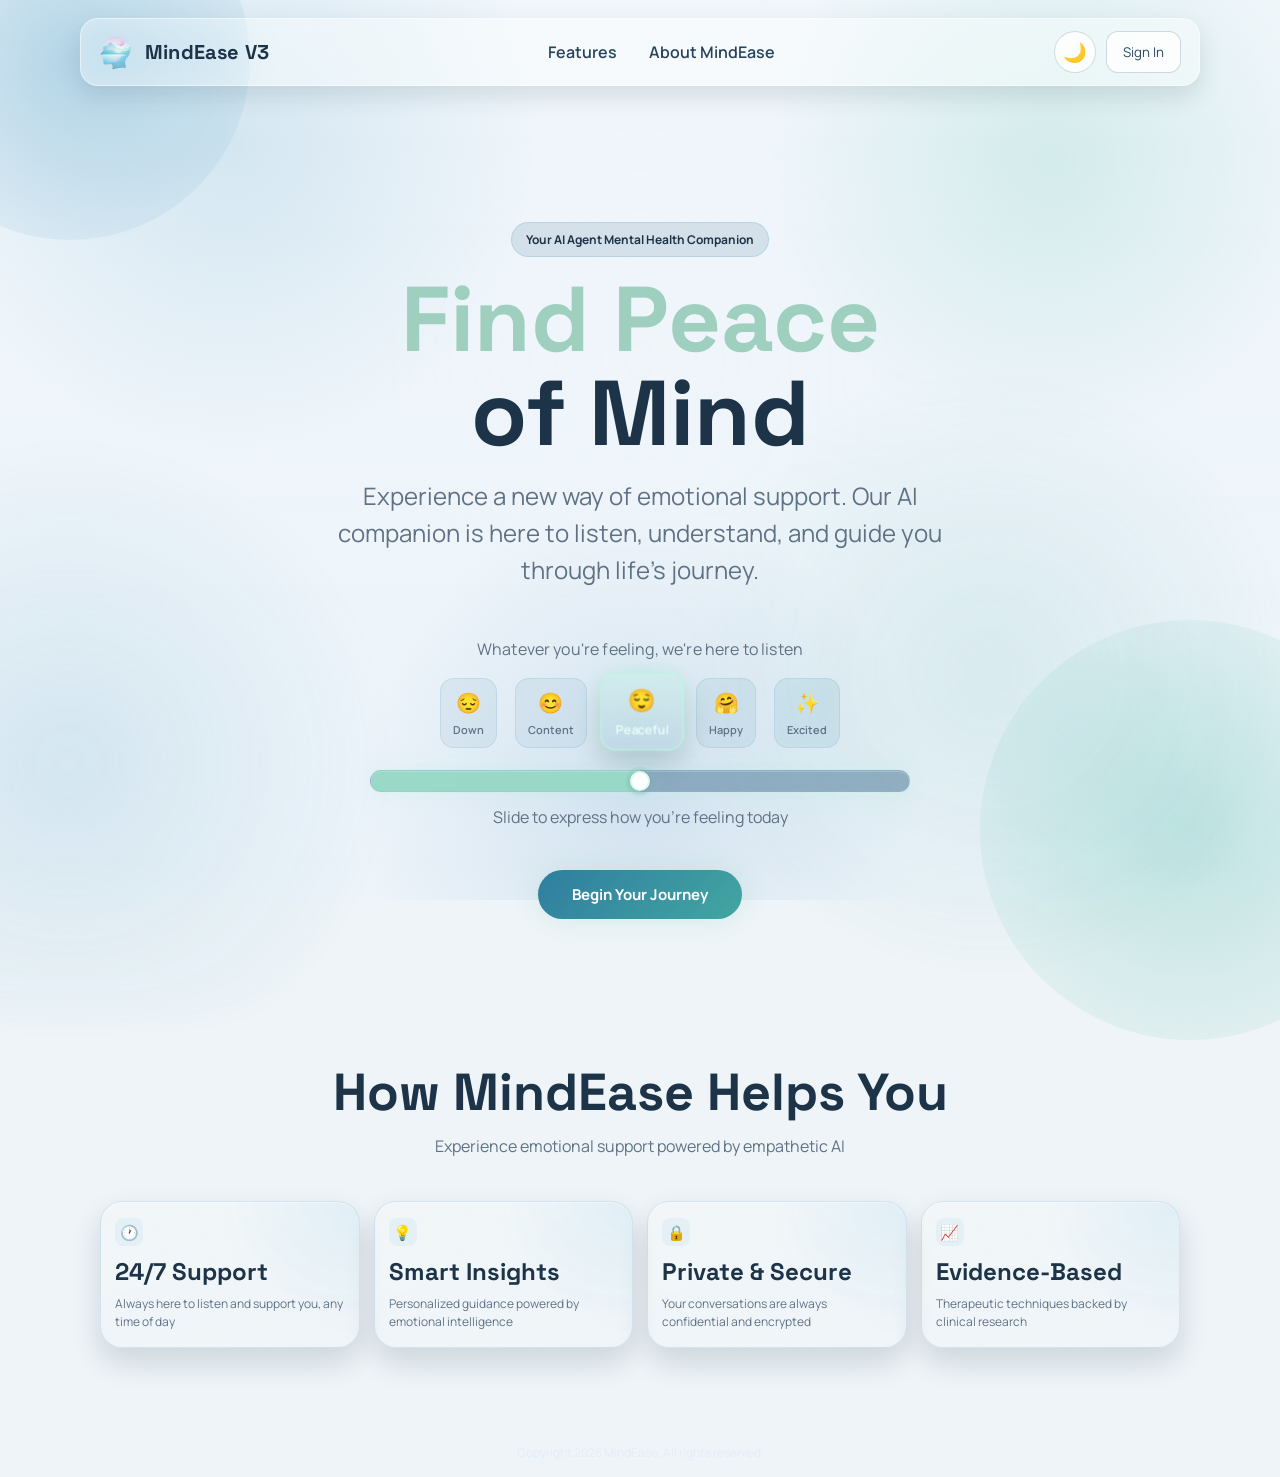
==== Frontend/index.html @ d1e60929 "first commit" ====
<!DOCTYPE html>
<html lang="en">
<head>
	<meta charset="UTF-8">
	<meta name="viewport" content="width=device-width, initial-scale=1.0">
	<title>MindEase | Begin Your Journey</title>
	<link rel="preconnect" href="https://fonts.googleapis.com">
	<link rel="preconnect" href="https://fonts.gstatic.com" crossorigin>
	<link href="https://fonts.googleapis.com/css2?family=Space+Grotesk:wght@400;500;600;700&family=Manrope:wght@400;500;700&display=swap" rel="stylesheet">
	<link rel="stylesheet" href="styles/base.css">
	<link rel="stylesheet" href="styles/home.css">
</head>
<body>
	<div class="ambient-shape one"></div>
	<div class="ambient-shape two"></div>

	<header class="topbar">
		<div class="brand-wrap">
			<img src="logo.jpg" alt="MindEase logo" class="brand-logo">
			<div class="brand-text">MindEase V3</div>
		</div>
		<nav class="top-nav">
			<a href="features.html">Features</a>
			<a href="about.html">About MindEase</a>
		</nav>
		<div class="header-right">
			<button id="themeToggle" class="theme-toggle" type="button" aria-label="Toggle theme">🌙</button>
			<button id="headerSignIn" class="ghost-btn">Sign In</button>
		</div>
	</header>

	<main class="landing-page">
		<!-- Hero Section -->
		<section class="hero-section">
			<div class="hero-content">
				<p class="hero-kicker">Your AI Agent Mental Health Companion</p>
				<h1><span class="hero-accent">Find Peace</span><br>of Mind</h1>
				<p class="hero-subtitle">Experience a new way of emotional support. Our AI companion is here to listen, understand, and guide you through life's journey.</p>
				
				<!-- Mood Slider -->
				<div class="mood-slider-section">
					<p class="mood-prompt">Whatever you're feeling, we're here to listen</p>
					<div class="mood-slider-container">
						<div class="mood-option">😔<span>Down</span></div>
						<div class="mood-option">😊<span>Content</span></div>
						<div class="mood-option">😌<span>Peaceful</span></div>
						<div class="mood-option">🤗<span>Happy</span></div>
						<div class="mood-option">✨<span>Excited</span></div>
					</div>
					<input id="landingMoodSlider" class="mood-slider-input" type="range" min="1" max="5" step="1" value="3" aria-label="Mood slider">
					<p class="mood-hint">Slide to express how you're feeling today</p>
				</div>

				<button id="beginBtn" class="primary-btn large-btn">Begin Your Journey</button>
			</div>
		</section>

		<!-- Features Section -->
		<section class="features-section">
			<h2>How MindEase Helps You</h2>
			<p class="features-intro">Experience emotional support powered by empathetic AI</p>
			
			<div class="features-grid">
				<div class="feature-card">
					<div class="feature-icon">🕐</div>
					<h3>24/7 Support</h3>
					<p>Always here to listen and support you, any time of day</p>
				</div>
				<div class="feature-card">
					<div class="feature-icon">💡</div>
					<h3>Smart Insights</h3>
					<p>Personalized guidance powered by emotional intelligence</p>
				</div>
				<div class="feature-card">
					<div class="feature-icon">🔒</div>
					<h3>Private & Secure</h3>
					<p>Your conversations are always confidential and encrypted</p>
				</div>
				<div class="feature-card">
					<div class="feature-icon">📈</div>
					<h3>Evidence-Based</h3>
					<p>Therapeutic techniques backed by clinical research</p>
				</div>
			</div>
		</section>

		<!-- Auth Modal (initially hidden, shown when needed) -->
		<section id="authModal" class="auth-panel reveal hidden">
			<button id="closeAuth" class="close-auth">&times;</button>
			<div class="auth-switch">
				<button id="tabLogin" class="active">Login</button>
				<button id="tabSignup">Sign Up</button>
			</div>

			<form id="authForm" class="auth-form">
				<label id="nameFieldWrap" class="hidden">
					Full Name
					<input id="fullName" type="text" placeholder="Alex Jordan">
				</label>

				<label>
					Email
					<input id="email" type="email" required placeholder="you@example.com">
				</label>

				<label>
					Password
					<input id="password" type="password" required minlength="8" placeholder="Minimum 8 characters">
				</label>

				<button id="authSubmit" type="submit" class="primary-btn">Login</button>
			</form>

			<p id="authMessage" class="form-message"></p>
		</section>
	</main>

	<footer class="site-footer">Copyright 2026 MindEase. All rights reserved.</footer>

	<script src="theme.js"></script>
	<script src="auth.js"></script>
</body>
</html>
---- Frontend/styles/base.css ----
:root {
  --background: 180 20% 99%;
  --foreground: 200 8% 24%;
  --card: 180 20% 99%;
  --card-foreground: 200 8% 24%;
  --popover: 180 20% 99%;
  --popover-foreground: 200 8% 24%;
  --primary: 150 30% 60%;
  --primary-foreground: 150 40% 16%;
  --secondary: 250 20% 96%;
  --secondary-foreground: 250 10% 30%;
  --muted: 210 20% 96%;
  --muted-foreground: 215 16% 45%;
  --accent-hsl: 180 25% 95%;
  --accent-foreground: 200 8% 24%;
  --destructive: 0 84% 60%;
  --destructive-foreground: 210 20% 98%;
  --border: 200 10% 90%;
  --input: 200 10% 90%;
  --ring: 150 30% 60%;
  --radius: 0.75rem;

  --bg-1: #0f1f2c;
  --bg-2: #173346;
  --bg-3: #eef4f8;
  --surface: rgba(255, 255, 255, 0.78);
  --surface-strong: rgba(255, 255, 255, 0.9);
  --surface-dark: rgba(14, 30, 42, 0.8);
  --surface-dark-strong: rgba(12, 24, 36, 0.9);
  --text-main: #1d3347;
  --text-soft: #5f7285;
  --text-dark-main: #dce9f3;
  --text-dark-soft: #9db2c4;
  --accent: #2f7da0;
  --accent-2: #43a6a1;
  --danger: #b42318;
  --ok: #0f8f65;
  --line: rgba(108, 139, 166, 0.24);
  --line-strong: rgba(108, 139, 166, 0.42);
  --radius-xl: 22px;
  --radius-lg: 16px;
  --radius-md: 12px;
  --shadow-lg: 0 24px 48px rgba(10, 36, 60, 0.16);
  --shadow-md: 0 10px 24px rgba(11, 38, 60, 0.12);
}

* {
  box-sizing: border-box;
  border-color: hsl(var(--border));
  transition-property: color, background-color, border-color, text-decoration-color, fill, stroke;
  transition-timing-function: cubic-bezier(0.4, 0, 0.2, 1);
  transition-duration: 0.2s;
  margin: 0;
  padding: 0;
}

html,
body {
  min-height: 100%;
}

body {
  font-family: "Manrope", sans-serif;
  background-color: hsl(var(--background));
  color: hsl(var(--foreground));
  color: var(--text-main);
  position: relative;
  isolation: isolate;
  background:
    radial-gradient(circle at 18% 16%, rgba(123, 182, 212, 0.24), transparent 24%),
    radial-gradient(circle at 82% 18%, rgba(99, 194, 177, 0.2), transparent 22%),
    radial-gradient(circle at 50% 88%, rgba(66, 131, 184, 0.16), transparent 28%),
    linear-gradient(180deg, rgba(241, 247, 252, 0.7), rgba(237, 244, 250, 0.88));
  background-color: #eef4f8;
  background-attachment: fixed;
  overflow-x: hidden;
}

body.dark {
  color-scheme: dark;
  --background: 200 50% 3%;
  --foreground: 210 20% 98%;
  --card: 200 50% 3%;
  --card-foreground: 210 20% 98%;
  --popover: 200 50% 3%;
  --popover-foreground: 210 20% 98%;
  --primary: 150 30% 70%;
  --primary-foreground: 150 40% 16%;
  --secondary: 250 20% 20%;
  --secondary-foreground: 210 20% 98%;
  --muted: 200 50% 10%;
  --muted-foreground: 210 20% 70%;
  --accent-hsl: 200 50% 10%;
  --accent-foreground: 210 20% 98%;
  --destructive: 0 62% 30%;
  --destructive-foreground: 210 20% 98%;
  --border: 200 50% 10%;
  --input: 200 50% 10%;
  --ring: 150 30% 70%;

  color: var(--text-dark-main);
  background:
    radial-gradient(circle at 16% 14%, rgba(92, 157, 196, 0.24), transparent 26%),
    radial-gradient(circle at 84% 20%, rgba(84, 173, 156, 0.19), transparent 24%),
    radial-gradient(circle at 52% 86%, rgba(64, 122, 174, 0.16), transparent 30%),
    linear-gradient(180deg, #071420 0%, #091827 46%, #0a1b2c 100%);
  background-color: #081421;
  background-attachment: fixed;
}

body::before {
  content: "";
  position: fixed;
  inset: 0;
  pointer-events: none;
  z-index: -2;
  background:
    linear-gradient(transparent 0%, rgba(255, 255, 255, 0.04) 100%),
    repeating-linear-gradient(
      135deg,
      rgba(255, 255, 255, 0.035) 0,
      rgba(255, 255, 255, 0.035) 1px,
      transparent 1px,
      transparent 34px
    );
  mix-blend-mode: soft-light;
  opacity: 0.5;
}

body::after {
  content: "";
  position: fixed;
  inset: -12%;
  pointer-events: none;
  z-index: -1;
  background:
    radial-gradient(circle at 14% 78%, rgba(76, 156, 194, 0.18), transparent 20%),
    radial-gradient(circle at 72% 70%, rgba(67, 166, 161, 0.15), transparent 22%),
    radial-gradient(circle at 50% 42%, rgba(255, 255, 255, 0.08), transparent 26%);
  filter: blur(24px);
  opacity: 0.9;
}

h1,
h2,
h3,
.brand-text,
.eyebrow {
  font-family: "Space Grotesk", sans-serif;
}

a {
  color: inherit;
  text-decoration: none;
}

.hidden {
  display: none !important;
}

.scroll-area {
  scrollbar-width: auto;
  scrollbar-color: rgba(190, 235, 255, 0.92) rgba(8, 20, 32, 0.28);
  overscroll-behavior: contain;
  scrollbar-gutter: stable both-edges;
}

.scroll-area::-webkit-scrollbar {
  width: 14px;
  height: 14px;
}

.scroll-area::-webkit-scrollbar-track {
  background: rgba(8, 20, 32, 0.28);
  border: 3px solid transparent;
  background-clip: padding-box;
  border-radius: 999px;
}

.scroll-area::-webkit-scrollbar-thumb {
  border-radius: 999px;
  background: linear-gradient(180deg, rgba(219, 249, 255, 0.98), rgba(129, 213, 230, 0.94));
  border: 2px solid rgba(8, 20, 32, 0.18);
  background-clip: padding-box;
}

.scroll-area::-webkit-scrollbar-thumb:hover {
  background: linear-gradient(180deg, rgba(235, 252, 255, 1), rgba(146, 224, 238, 0.96));
}

body.dark .scroll-area {
  scrollbar-color: rgba(167, 220, 242, 0.98) rgba(10, 25, 38, 0.36);
}

body.dark .scroll-area::-webkit-scrollbar-track {
  background: rgba(10, 25, 38, 0.36);
}

body.dark .scroll-area::-webkit-scrollbar-thumb {
  background: linear-gradient(180deg, rgba(207, 241, 252, 0.98), rgba(104, 176, 204, 0.94));
  border: 2px solid rgba(10, 25, 38, 0.62);
}

body.dark .scroll-area::-webkit-scrollbar-thumb:hover {
  background: linear-gradient(180deg, rgba(225, 249, 255, 1), rgba(120, 196, 221, 0.98));
}

.ambient-shape {
  position: fixed;
  border-radius: 999px;
  pointer-events: none;
  z-index: -1;
}

.ambient-shape.one {
  width: 360px;
  height: 360px;
  top: -120px;
  left: -110px;
  background: radial-gradient(circle, rgba(123, 182, 212, 0.46), rgba(123, 182, 212, 0));
}

.ambient-shape.two {
  width: 420px;
  height: 420px;
  right: -120px;
  bottom: -140px;
  background: radial-gradient(circle, rgba(99, 194, 177, 0.34), rgba(99, 194, 177, 0));
}

.topbar {
  width: min(1120px, calc(100% - 2rem));
  margin: 18px auto 0;
  padding: 12px 18px;
  border-radius: 18px;
  border: 1px solid rgba(255, 255, 255, 0.48);
  background: rgba(252, 254, 255, 0.44);
  backdrop-filter: blur(16px) saturate(1.12);
  box-shadow: var(--shadow-md);
  display: flex;
  align-items: center;
  justify-content: space-between;
  gap: 10px;
}

body.dark .topbar {
  border-color: rgba(163, 214, 236, 0.28);
  background: linear-gradient(160deg, rgba(10, 24, 36, 0.84), rgba(11, 28, 42, 0.78));
  box-shadow: 0 18px 38px rgba(2, 8, 14, 0.42);
}

.brand-wrap {
  display: inline-flex;
  align-items: center;
  gap: 10px;
}

.brand-logo {
  width: 36px;
  height: 36px;
  border-radius: 50%;
  object-fit: cover;
}

.brand-text {
  font-size: 20px;
  font-weight: 700;
  letter-spacing: 0.01em;
}

.top-nav {
  display: inline-flex;
  gap: 8px;
}

.top-nav a {
  padding: 8px 12px;
  border-radius: 999px;
  font-weight: 600;
  color: #26435a;
  transition: background-color 0.18s ease;
}

body.dark .top-nav a {
  color: #d6e8f5;
}

.top-nav a:hover,
.top-nav a.active {
  background: rgba(63, 125, 162, 0.16);
}

body.dark .top-nav a:hover,
body.dark .top-nav a.active {
  background: rgba(144, 203, 233, 0.22);
  box-shadow: inset 0 0 0 1px rgba(169, 219, 243, 0.22);
}

.header-right {
  display: inline-flex;
  align-items: center;
  gap: 10px;
}

.theme-toggle,
.ghost-btn,
.primary-btn,
.send-btn,
.mood-btn,
.danger-btn,
.auth-switch button,
.primary-action,
.mini-action,
.notification-btn,
.close-auth,
.recent-delete {
  border: none;
  font-family: inherit;
  cursor: pointer;
  transition: transform 0.16s ease, box-shadow 0.2s ease, filter 0.2s ease;
}

.theme-toggle,
.notification-btn,
.close-auth,
.recent-delete {
  display: inline-flex;
  align-items: center;
  justify-content: center;
}

.theme-toggle {
  width: 42px;
  height: 42px;
  border-radius: 999px;
  border: 1px solid rgba(96, 129, 156, 0.28);
  background: rgba(255, 255, 255, 0.82);
  color: #22475f;
  font-size: 19px;
}

body.dark .theme-toggle {
  border-color: rgba(163, 214, 236, 0.32);
  background: rgba(125, 183, 214, 0.18);
  color: #f1f8ff;
}

.ghost-btn {
  padding: 10px 14px;
  border: 1px solid rgba(96, 129, 156, 0.3);
  background: rgba(255, 255, 255, 0.78);
  color: #29485f;
}

body.dark .ghost-btn {
  border-color: rgba(163, 214, 236, 0.3);
  background: rgba(122, 173, 202, 0.18);
  color: #e1eef8;
}

.primary-btn {
  padding: 11px 15px;
  border-radius: var(--radius-md);
  background: linear-gradient(135deg, var(--accent), var(--accent-2));
  color: white;
  box-shadow: 0 10px 20px rgba(45, 124, 162, 0.26);
  font-weight: 700;
}

.danger-btn {
  padding: 10px 13px;
  border-radius: var(--radius-md);
  border: 1px solid rgba(180, 35, 24, 0.45);
  background: rgba(180, 35, 24, 0.12);
  color: #b42318;
  font-weight: 700;
}

body.dark .danger-btn {
  color: #ffbcb4;
  background: rgba(180, 35, 24, 0.22);
}

.theme-toggle:hover,
.ghost-btn:hover,
.primary-btn:hover,
.send-btn:hover,
.mood-btn:hover,
.danger-btn:hover,
.auth-switch button:hover,
.primary-action:hover,
.mini-action:hover,
.notification-btn:hover,
.close-auth:hover,
.recent-delete:hover {
  transform: translateY(-1px);
  box-shadow: 0 9px 18px rgba(16, 45, 68, 0.2);
}

.page-shell,
.auth-layout,
.landing-page,
.about-shell,
.dashboard-shell {
  width: min(1120px, calc(100% - 2rem));
  margin-left: auto;
  margin-right: auto;
}

.page-shell {
  margin-top: 24px;
  margin-bottom: 56px;
  display: grid;
  gap: 16px;
}

.page-header {
  display: flex;
  align-items: center;
  justify-content: space-between;
  gap: 12px;
}

.page-actions {
  display: inline-flex;
  align-items: center;
  gap: 10px;
}

.eyebrow {
  color: var(--text-soft);
  letter-spacing: 0.06em;
  text-transform: uppercase;
  font-weight: 700;
  font-size: 11px;
  margin-bottom: 8px;
}

body.dark .eyebrow,
body.dark .subtitle,
body.dark label,
body.dark .brand-text {
  color: var(--text-dark-soft);
}

.subtitle {
  color: var(--text-soft);
}

.surface-panel,
.chat-card,
.info-card,
.recents-panel,
.hero-panel,
.about-card,
.dashboard-card,
.about-pillars,
.about-hero,
.dashboard-hero,
.auth-panel,
.feature-card,
.ai-intro-card,
.mood-slider-section,
.insights-placeholder,
.activity-item,
.timeline-item,
.feature-item,
.stat-box,
.reminder-banner {
  border-radius: var(--radius-xl);
  border: 1px solid rgba(255, 255, 255, 0.52);
  background: linear-gradient(180deg, rgba(255, 255, 255, 0.82), rgba(248, 251, 255, 0.68));
  backdrop-filter: blur(14px) saturate(1.08);
  box-shadow: var(--shadow-lg);
}

body.dark .surface-panel,
body.dark .chat-card,
body.dark .info-card,
body.dark .recents-panel,
body.dark .hero-panel,
body.dark .about-card,
body.dark .dashboard-card,
body.dark .about-pillars,
body.dark .about-hero,
body.dark .dashboard-hero,
body.dark .auth-panel,
body.dark .feature-card,
body.dark .ai-intro-card,
body.dark .mood-slider-section,
body.dark .insights-placeholder,
body.dark .activity-item,
body.dark .timeline-item,
body.dark .feature-item,
body.dark .stat-box,
body.dark .reminder-banner {
  border-color: rgba(163, 214, 236, 0.28);
  background:
    linear-gradient(180deg, rgba(16, 34, 49, 0.9), rgba(11, 24, 36, 0.8)),
    radial-gradient(circle at top right, rgba(112, 180, 210, 0.08), transparent 34%);
  box-shadow:
    0 18px 34px rgba(2, 10, 18, 0.42),
    inset 0 1px 0 rgba(255, 255, 255, 0.035);
}

input,
textarea,
select {
  width: 100%;
  font-family: inherit;
  border: 1px solid var(--line);
  border-radius: 12px;
  padding: 10px 12px;
  background: rgba(255, 255, 255, 0.9);
  color: #183248;
}

body.dark input,
body.dark textarea,
body.dark select {
  border-color: rgba(156, 206, 230, 0.3);
  background: rgba(15, 37, 52, 0.76);
  color: #e4f0f9;
}

body.dark input:focus,
body.dark textarea:focus,
body.dark select:focus {
  outline: 2px solid rgba(139, 212, 186, 0.5);
  border-color: rgba(139, 212, 186, 0.56);
}

body.dark ::selection {
  background: rgba(117, 186, 216, 0.34);
  color: #f2f9ff;
}

body.dark ::-webkit-scrollbar {
  width: 12px;
  height: 12px;
}

body.dark ::-webkit-scrollbar-track {
  background: rgba(10, 25, 38, 0.75);
}

body.dark ::-webkit-scrollbar-thumb {
  border-radius: 999px;
  border: 2px solid rgba(10, 25, 38, 0.75);
  background: linear-gradient(180deg, rgba(109, 167, 197, 0.7), rgba(91, 145, 180, 0.72));
}

textarea {
  min-height: 80px;
  resize: vertical;
}

.form-message {
  min-height: 20px;
  font-size: 14px;
  color: #9d2b2b;
}

.form-message.ok {
  color: var(--ok);
}

.typing-status {
  font-size: 13px;
  color: var(--text-soft);
}

body.dark .typing-status {
  color: var(--text-dark-soft);
}

.typing-indicator {
  display: inline-flex;
  align-items: center;
  gap: 8px;
}

.typing-dots {
  display: inline-flex;
  align-items: center;
  gap: 4px;
}

.typing-dots span {
  width: 7px;
  height: 7px;
  border-radius: 50%;
  background: currentColor;
  animation: typingDot 1.2s infinite ease-in-out;
  opacity: 0.35;
}

.typing-dots span:nth-child(2) {
  animation-delay: 0.15s;
}

.typing-dots span:nth-child(3) {
  animation-delay: 0.3s;
}

@keyframes typingDot {
  0%,
  80%,
  100% {
    transform: translateY(0);
    opacity: 0.35;
  }
  40% {
    transform: translateY(-3px);
    opacity: 1;
  }
}

.reveal {
  opacity: 0;
  transform: translateY(14px);
  animation: rise 580ms ease forwards;
}

.reveal.delay {
  animation-delay: 140ms;
}

@keyframes rise {
  to {
    opacity: 1;
    transform: translateY(0);
  }
}

@keyframes float {
  0%,
  100% {
    transform: translateY(0);
  }
  50% {
    transform: translateY(-20px);
  }
}

@keyframes wave {
  0%,
  100% {
    transform: rotate(-5deg);
  }
  50% {
    transform: rotate(5deg);
  }
}

@keyframes scroll {
  0%,
  100% {
    transform: translateY(0);
  }
  50% {
    transform: translateY(8px);
  }
}

@keyframes gradient {
  0% {
    background-position: 0% 50%;
  }
  50% {
    background-position: 100% 50%;
  }
  100% {
    background-position: 0% 50%;
  }
}

@keyframes pulse-gentle {
  0%,
  100% {
    opacity: 1;
  }
  50% {
    opacity: 0.7;
  }
}

.animate-float {
  animation: float 6s ease-in-out infinite;
}

.animate-wave {
  animation: wave 2s ease-in-out infinite;
}

.animate-scroll {
  animation: scroll 2s ease-in-out infinite;
}

.animate-pulse-gentle {
  animation: pulse-gentle 2s ease-in-out infinite;
}

.gradient-animation {
  background-size: 400% 400%;
  animation: gradient 15s ease infinite;
}

.bg-size-200 {
  background-size: 200% 100%;
}

.bg-pos-0 {
  background-position: 0% 0%;
}

.bg-pos-100 {
  background-position: 100% 0%;
}

.hover-lift {
  transition: transform 0.3s cubic-bezier(0.34, 1.56, 0.64, 1), box-shadow 0.3s ease;
}

.hover-lift:hover {
  transform: translateY(-8px);
}

.gentle-shadow {
  box-shadow: 0 4px 20px -2px rgba(0, 0, 0, 0.1);
  transition: box-shadow 0.3s ease;
}

.gentle-shadow:hover {
  box-shadow: 0 8px 30px -2px rgba(0, 0, 0, 0.15);
}

@media (prefers-reduced-motion: reduce) {
  .animate-float,
  .animate-wave,
  .animate-scroll,
  .animate-pulse-gentle,
  .gradient-animation {
    animation: none !important;
  }
}

.site-footer {
  text-align: center;
  font-size: 12px;
  color: rgba(223, 236, 247, 0.9);
  padding: 16px;
}

.auth-switch {
  display: grid;
  grid-template-columns: 1fr 1fr;
  gap: 8px;
  margin-bottom: 14px;
}

.auth-switch button {
  border-radius: var(--radius-md);
  background: rgba(37, 74, 100, 0.09);
  color: #305068;
  padding: 10px;
  font-weight: 700;
}

.auth-switch button.active {
  color: #fff;
  background: linear-gradient(135deg, #2a6f96, #2f909f);
}

.auth-form,
.stack-form {
  display: grid;
  gap: 12px;
}

label {
  display: grid;
  gap: 6px;
  font-size: 13px;
  font-weight: 700;
  color: #33546b;
}

.close-auth {
  position: absolute;
  right: 12px;
  top: 12px;
  width: 32px;
  height: 32px;
  border-radius: 999px;
  background: transparent;
  color: var(--text-soft);
  font-size: 24px;
}

.auth-panel {
  position: fixed;
  top: 50%;
  left: 50%;
  transform: translate(-50%, -50%);
  z-index: 1000;
  width: min(90%, 420px);
  max-width: 420px;
  padding: 30px;
}

.auth-panel.hidden {
  display: none;
}

.auth-panel::before {
  content: "";
  position: fixed;
  inset: 0;
  background: rgba(0, 0, 0, 0.38);
  backdrop-filter: blur(6px);
  z-index: -1;
}

@media (max-width: 980px) {
  .topbar {
    flex-wrap: wrap;
    gap: 8px;
  }

  .auth-layout,
  .page-shell,
  .landing-page,
  .about-shell,
  .dashboard-shell {
    width: min(1120px, calc(100% - 1.5rem));
  }

  .page-header,
  .page-actions {
    flex-wrap: wrap;
    justify-content: flex-start;
  }
}

#logoutBtn,
.ghost-btn {
  border-radius: 12px;
  padding: 10px 16px;
  min-height: 42px;
  white-space: nowrap;
}
---- Frontend/styles/home.css ----
.landing-page {
  min-height: 100vh;
  padding: 26px 20px 40px;
}

.hero-section {
  width: min(840px, 100%);
  margin: 110px auto 140px;
  text-align: center;
}

.hero-content {
  position: relative;
  max-width: 640px;
  margin: 0 auto;
}

.hero-content::before {
  content: none;
}

.hero-kicker {
  display: inline-flex;
  align-items: center;
  gap: 8px;
  padding: 8px 14px;
  border-radius: 999px;
  border: 1px solid rgba(120, 172, 203, 0.28);
  background: rgba(72, 120, 149, 0.16);
  font-size: 12px;
  font-weight: 700;
  margin-bottom: 16px;
}

.hero-content h1 {
  font-size: clamp(52px, 8.2vw, 92px);
  line-height: 1.02;
  margin-bottom: 16px;
}

.hero-accent {
  color: #9fcfbe;
}

.hero-subtitle {
  margin: 0 auto 30px;
  max-width: 620px;
  color: var(--text-soft);
  font-size: clamp(16px, 2.2vw, 24px);
  line-height: 1.55;
}

body.dark .hero-subtitle {
  color: var(--text-dark-soft);
}

.mood-slider-section {
  margin: 42px auto 40px;
  padding: 8px 0 2px;
  border-radius: 0;
  background: transparent;
  border: 0;
  backdrop-filter: none;
  box-shadow: none;
}

body.dark .mood-slider-section {
  background: transparent !important;
  border: 0 !important;
  box-shadow: none !important;
  backdrop-filter: none !important;
}

.mood-prompt,
.mood-hint {
  color: var(--text-soft);
}

.mood-prompt {
  margin-bottom: 18px;
  letter-spacing: 0.01em;
}

body.dark .mood-prompt,
body.dark .mood-hint {
  color: var(--text-dark-soft);
}

.mood-slider-container {
  display: flex;
  justify-content: center;
  flex-wrap: wrap;
  gap: 18px;
  margin-bottom: 22px;
}

.mood-option {
  display: flex;
  flex-direction: column;
  align-items: center;
  gap: 6px;
  padding: 10px 12px;
  font-size: 20px;
  cursor: pointer;
  border-radius: 14px;
  border: 1px solid rgba(137, 187, 214, 0.28);
  background: rgba(121, 170, 199, 0.14);
  backdrop-filter: blur(8px) saturate(1.05);
  transition:
    transform 0.24s cubic-bezier(0.22, 1, 0.36, 1),
    border-color 0.24s ease,
    background-color 0.24s ease,
    box-shadow 0.24s ease,
    color 0.24s ease;
}

.mood-option:hover {
  transform: scale(1.08);
  border-color: rgba(163, 214, 239, 0.52);
  background: rgba(140, 191, 219, 0.22);
}

.mood-option.active {
  transform: translateY(-2px) scale(1.12);
  border-color: rgba(186, 245, 221, 0.9);
  background: linear-gradient(180deg, rgba(176, 244, 219, 0.28), rgba(121, 170, 199, 0.22));
  box-shadow:
    0 0 0 1px rgba(188, 252, 226, 0.2),
    0 0 26px rgba(139, 247, 208, 0.24),
    0 12px 28px rgba(0, 0, 0, 0.16);
}

.mood-option.active span {
  color: rgba(239, 255, 250, 0.98);
  text-shadow: 0 0 14px rgba(170, 255, 228, 0.28);
}

.mood-option.active,
.mood-option.active span {
  letter-spacing: 0.01em;
}

.mood-option span {
  font-size: 11px;
  font-weight: 600;
  color: var(--text-soft);
}

body.dark .mood-option span {
  color: var(--text-dark-soft);
}

.mood-slider-input {
  width: min(540px, 100%);
  margin: 0 auto 14px;
  appearance: none;
  -webkit-appearance: none;
  height: 10px;
  border-radius: 999px;
  border: 1px solid rgba(137, 188, 215, 0.28);
  background: linear-gradient(90deg, rgba(165, 251, 227, 0.98) 0%, rgba(165, 251, 227, 0.98) 50%, rgba(79, 123, 152, 0.4) 50%, rgba(79, 123, 152, 0.4) 100%);
  box-shadow:
    0 0 0 1px rgba(148, 220, 201, 0.08),
    0 0 24px rgba(130, 239, 210, 0.16),
    inset 0 1px 0 rgba(224, 245, 255, 0.24);
  transition: filter 0.22s ease, box-shadow 0.22s ease, transform 0.22s ease, background 0.05s linear;
  cursor: ew-resize;
  will-change: transform;
}

.mood-slider-input:hover {
  filter: brightness(1.06);
  transform: scaleY(1.03);
  box-shadow:
    0 0 0 1px rgba(160, 235, 215, 0.18),
    0 0 30px rgba(130, 239, 210, 0.22),
    inset 0 1px 0 rgba(224, 245, 255, 0.28);
}

.mood-slider-input:focus {
  outline: none;
  box-shadow:
    0 0 0 3px rgba(139, 212, 186, 0.18),
    0 0 34px rgba(139, 212, 186, 0.18),
    inset 0 1px 0 rgba(224, 245, 255, 0.3);
}

.mood-slider-input::-webkit-slider-thumb {
  -webkit-appearance: none;
  appearance: none;
  width: 20px;
  height: 20px;
  border-radius: 50%;
  border: 2px solid rgba(228, 248, 241, 0.98);
  background: hsl(var(--background));
  box-shadow:
    0 0 0 4px rgba(126, 203, 188, 0.16),
    0 0 16px rgba(154, 255, 229, 0.24),
    0 1px 8px rgba(0, 0, 0, 0.22);
  cursor: pointer;
  transition: transform 0.18s cubic-bezier(0.22, 1, 0.36, 1), box-shadow 0.24s ease, filter 0.24s ease;
  transform: translateZ(0);
}

.mood-slider-input:active::-webkit-slider-thumb {
  transform: scale(1.18) translateZ(0);
  box-shadow:
    0 0 0 6px rgba(126, 203, 188, 0.24),
    0 0 24px rgba(154, 255, 229, 0.28),
    0 2px 12px rgba(0, 0, 0, 0.24);
}

.mood-slider-input::-moz-range-thumb {
  width: 20px;
  height: 20px;
  border-radius: 50%;
  border: 2px solid rgba(228, 248, 241, 0.98);
  background: hsl(var(--background));
  box-shadow:
    0 0 0 4px rgba(126, 203, 188, 0.16),
    0 0 16px rgba(154, 255, 229, 0.24),
    0 1px 8px rgba(0, 0, 0, 0.22);
  cursor: pointer;
  transition: transform 0.18s cubic-bezier(0.22, 1, 0.36, 1), box-shadow 0.24s ease, filter 0.24s ease;
  transform: translateZ(0);
}

.mood-slider-input:active::-moz-range-thumb {
  transform: scale(1.18) translateZ(0);
  box-shadow:
    0 0 0 6px rgba(126, 203, 188, 0.24),
    0 0 24px rgba(154, 255, 229, 0.28),
    0 2px 12px rgba(0, 0, 0, 0.24);
}

body.dark .mood-option {
  border-color: rgba(136, 189, 217, 0.3);
  background: rgba(26, 53, 73, 0.58);
}

body.dark .mood-option:hover {
  border-color: rgba(171, 224, 247, 0.48);
  background: rgba(36, 71, 95, 0.66);
}

body.dark .mood-option.active {
  border-color: rgba(197, 255, 233, 0.92);
  background: linear-gradient(180deg, rgba(137, 247, 208, 0.22), rgba(36, 71, 95, 0.72));
  box-shadow:
    0 0 0 1px rgba(188, 252, 226, 0.18),
    0 0 30px rgba(108, 229, 191, 0.22),
    0 14px 30px rgba(0, 0, 0, 0.28);
}

body.dark .mood-slider-input {
  border-color: rgba(157, 209, 229, 0.3);
  background: linear-gradient(90deg, rgba(149, 215, 196, 0.98) 0%, rgba(149, 215, 196, 0.98) 50%, rgba(58, 98, 124, 0.74) 50%, rgba(58, 98, 124, 0.74) 100%);
  box-shadow:
    0 0 0 1px rgba(149, 215, 196, 0.08),
    0 0 28px rgba(149, 215, 196, 0.18),
    inset 0 1px 0 rgba(199, 234, 251, 0.2);
}

body.dark .mood-slider-input:hover {
  box-shadow:
    0 0 0 1px rgba(149, 215, 196, 0.16),
    0 0 34px rgba(149, 215, 196, 0.22),
    inset 0 1px 0 rgba(199, 234, 251, 0.24);
}

body.dark .mood-slider-input:focus {
  box-shadow:
    0 0 0 3px rgba(149, 215, 196, 0.16),
    0 0 38px rgba(149, 215, 196, 0.2),
    inset 0 1px 0 rgba(199, 234, 251, 0.24);
}

body.dark .mood-slider-input::-webkit-slider-thumb,
body.dark .mood-slider-input::-moz-range-thumb {
  box-shadow:
    0 0 0 4px rgba(126, 203, 188, 0.16),
    0 0 20px rgba(154, 255, 229, 0.22),
    0 1px 8px rgba(0, 0, 0, 0.26);
}

body.dark .mood-slider-input:active::-webkit-slider-thumb,
body.dark .mood-slider-input:active::-moz-range-thumb {
  box-shadow:
    0 0 0 6px rgba(126, 203, 188, 0.22),
    0 0 30px rgba(154, 255, 229, 0.3),
    0 2px 12px rgba(0, 0, 0, 0.28);
}

.large-btn {
  padding: 14px 34px;
  font-size: 15px;
  border-radius: 999px;
  box-shadow: 0 0 24px rgba(150, 214, 191, 0.32);
}

.features-section {
  width: min(1080px, 100%);
  margin: 80px auto 40px;
}

.features-section h2 {
  font-size: clamp(34px, 5vw, 52px);
  text-align: center;
  margin-bottom: 10px;
}

.features-intro {
  text-align: center;
  color: var(--text-soft);
  margin-bottom: 44px;
}

body.dark .features-intro {
  color: var(--text-dark-soft);
}

.features-grid {
  display: grid;
  grid-template-columns: repeat(4, minmax(0, 1fr));
  gap: 14px;
}

.feature-card {
  padding: 16px 14px;
  text-align: left;
  border: 1px solid rgba(152, 196, 220, 0.34);
  background:
    linear-gradient(165deg, rgba(255, 255, 255, 0.24), rgba(255, 255, 255, 0.08)),
    radial-gradient(circle at top right, rgba(124, 195, 225, 0.18), transparent 45%);
  backdrop-filter: blur(18px) saturate(1.15);
  box-shadow:
    0 14px 30px rgba(8, 30, 49, 0.14),
    inset 0 1px 0 rgba(255, 255, 255, 0.4);
}

.feature-card:hover {
  transform: translateY(-4px);
  border-color: rgba(130, 192, 224, 0.52);
  background:
    linear-gradient(165deg, rgba(255, 255, 255, 0.3), rgba(255, 255, 255, 0.12)),
    radial-gradient(circle at top right, rgba(124, 195, 225, 0.24), transparent 46%);
}

.feature-icon {
  width: 28px;
  height: 28px;
  font-size: 15px;
  margin-bottom: 10px;
  border-radius: 8px;
  background: rgba(151, 202, 228, 0.14);
  display: inline-flex;
  align-items: center;
  justify-content: center;
}

.feature-card h3 {
  margin-bottom: 8px;
  font-size: 24px;
}

.feature-card p {
  color: var(--text-soft);
  line-height: 1.5;
  font-size: 12px;
}

body.dark .feature-card p {
  color: var(--text-dark-soft);
}

body.dark .feature-card {
  border-color: rgba(126, 180, 207, 0.24);
  background:
    linear-gradient(165deg, rgba(18, 38, 55, 0.88), rgba(12, 27, 40, 0.84)),
    radial-gradient(circle at top right, rgba(85, 152, 182, 0.16), transparent 48%);
  box-shadow:
    0 16px 32px rgba(2, 10, 18, 0.44),
    inset 0 1px 0 rgba(229, 243, 252, 0.08);
}

body.dark .feature-card:hover {
  border-color: rgba(160, 217, 241, 0.42);
  background:
    linear-gradient(165deg, rgba(21, 45, 64, 0.9), rgba(14, 31, 46, 0.88)),
    radial-gradient(circle at top right, rgba(95, 166, 199, 0.2), transparent 50%);
}

.ai-intro-card {
  margin-top: 18px;
  border-left: 4px solid var(--accent-2);
  border-radius: 10px;
  background: rgba(255, 255, 255, 0.84);
  padding: 13px;
}

body.dark .ai-intro-card {
  background: rgba(168, 204, 226, 0.14);
}

.feature-inline-grid {
  display: grid;
  grid-template-columns: repeat(2, minmax(140px, 1fr));
  gap: 10px;
}

.feature-inline-grid span {
  border-radius: 12px;
  background: rgba(255, 255, 255, 0.78);
  padding: 10px 12px;
  font-size: 14px;
  font-weight: 600;
}

body.dark .feature-inline-grid span {
  background: rgba(168, 204, 226, 0.12);
  color: #d6e8f5;
}

@media (max-width: 980px) {
  .hero-section {
    margin: 36px auto 56px;
  }

  .hero-content h1 {
    font-size: clamp(42px, 12vw, 66px);
  }

  .hero-content::before {
    inset: -34px -24px -24px;
  }

  .features-grid {
    grid-template-columns: 1fr 1fr;
  }

  .features-section {
    margin: 64px auto 40px;
  }
}
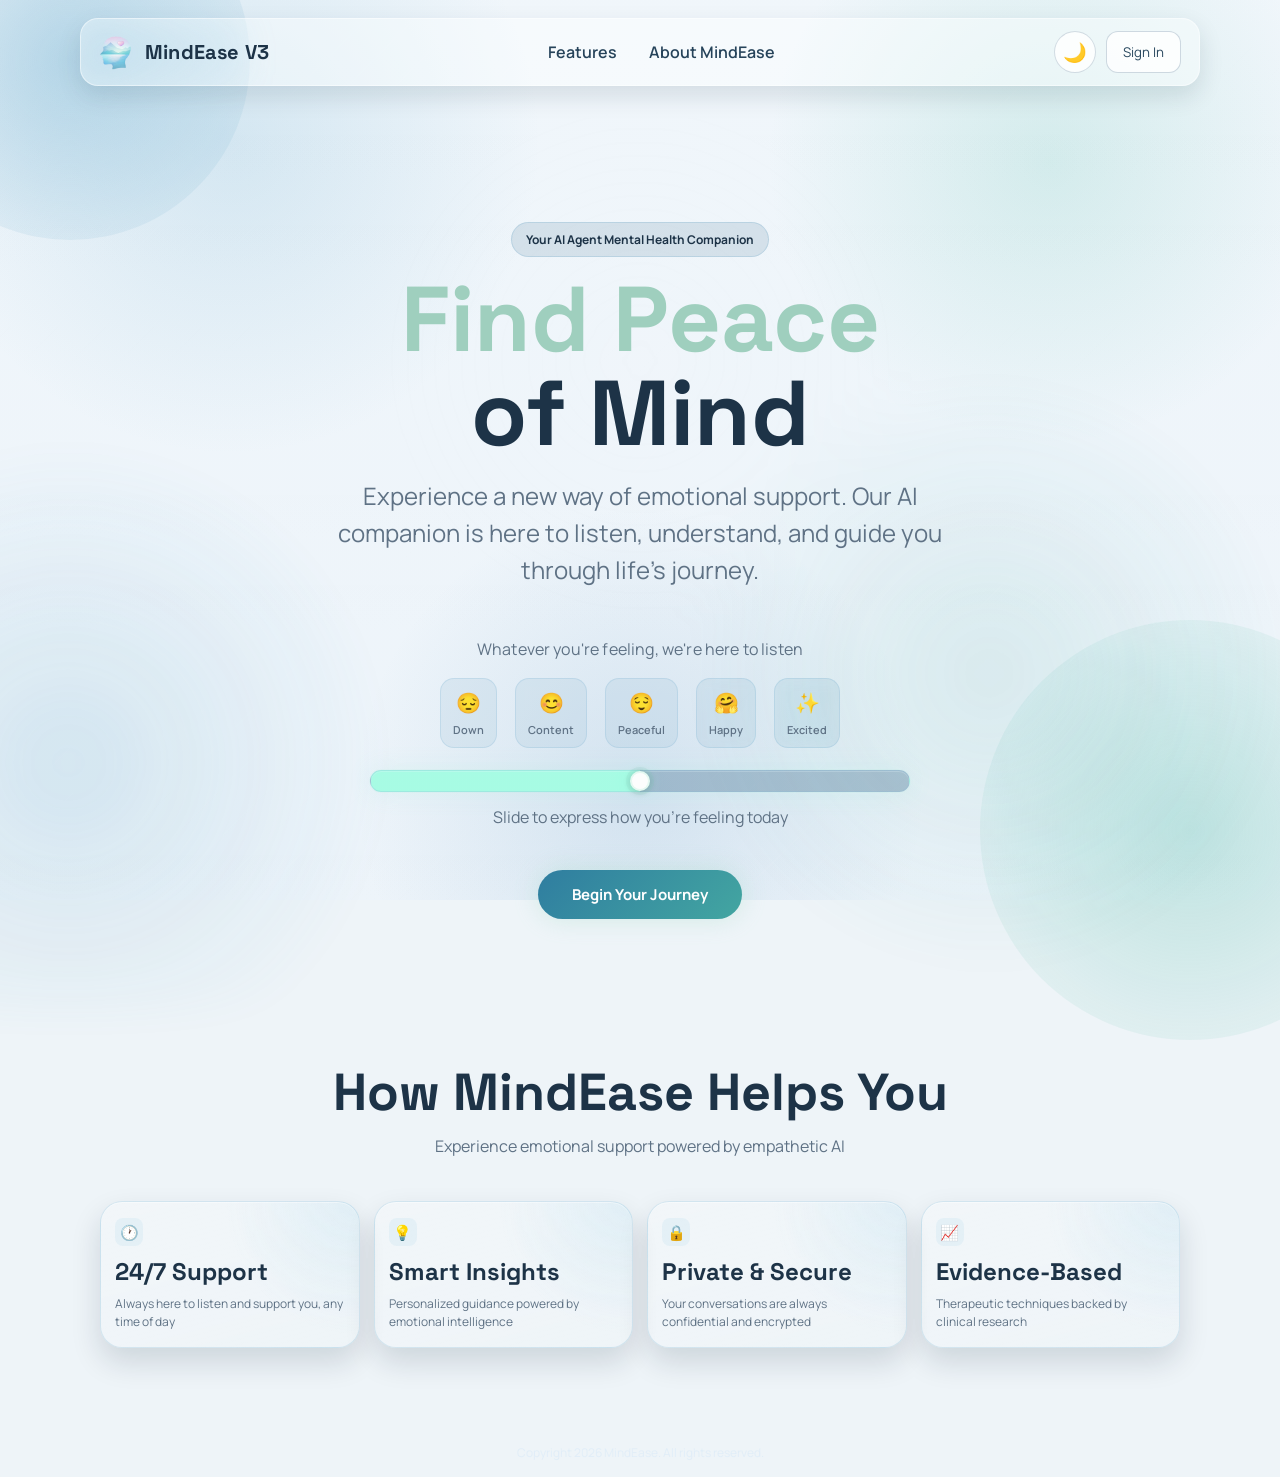
==== commit 253845dc: "probably final" ====
--- a/Frontend/index.html
+++ b/Frontend/index.html
@@ -108,6 +108,8 @@
 					<input id="password" type="password" required minlength="8" placeholder="Minimum 8 characters">
 				</label>
 
+				<button id="forgotPasswordBtn" type="button" class="text-btn">Forgot Password?</button>
+
 				<button id="authSubmit" type="submit" class="primary-btn">Login</button>
 			</form>
 
--- a/Frontend/styles/base.css
+++ b/Frontend/styles/base.css
@@ -778,6 +778,24 @@
   gap: 12px;
 }
 
+.text-btn {
+  justify-self: end;
+  background: transparent;
+  border: none;
+  color: #2f7da0;
+  font-size: 13px;
+  font-weight: 700;
+  cursor: pointer;
+}
+
+.text-btn:hover {
+  text-decoration: underline;
+}
+
+body.dark .text-btn {
+  color: #95d7c4;
+}
+
 label {
   display: grid;
   gap: 6px;
